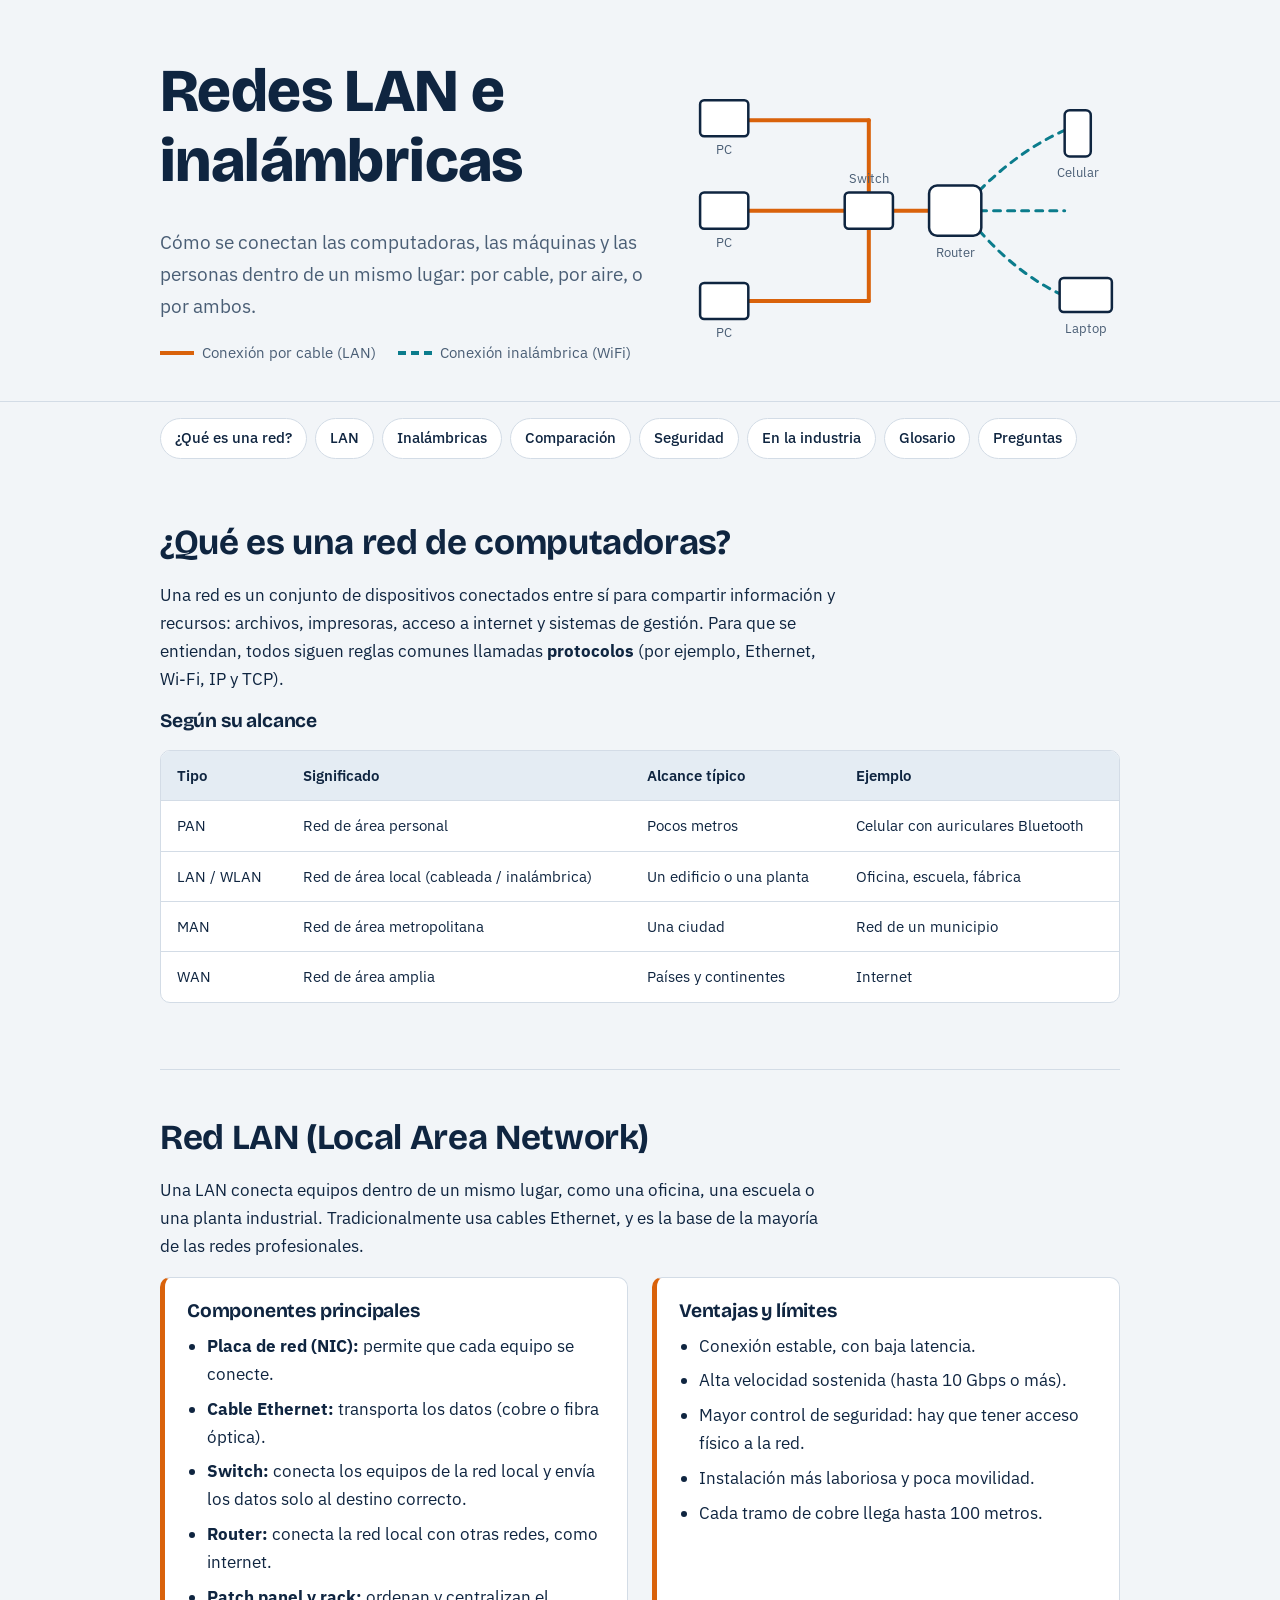
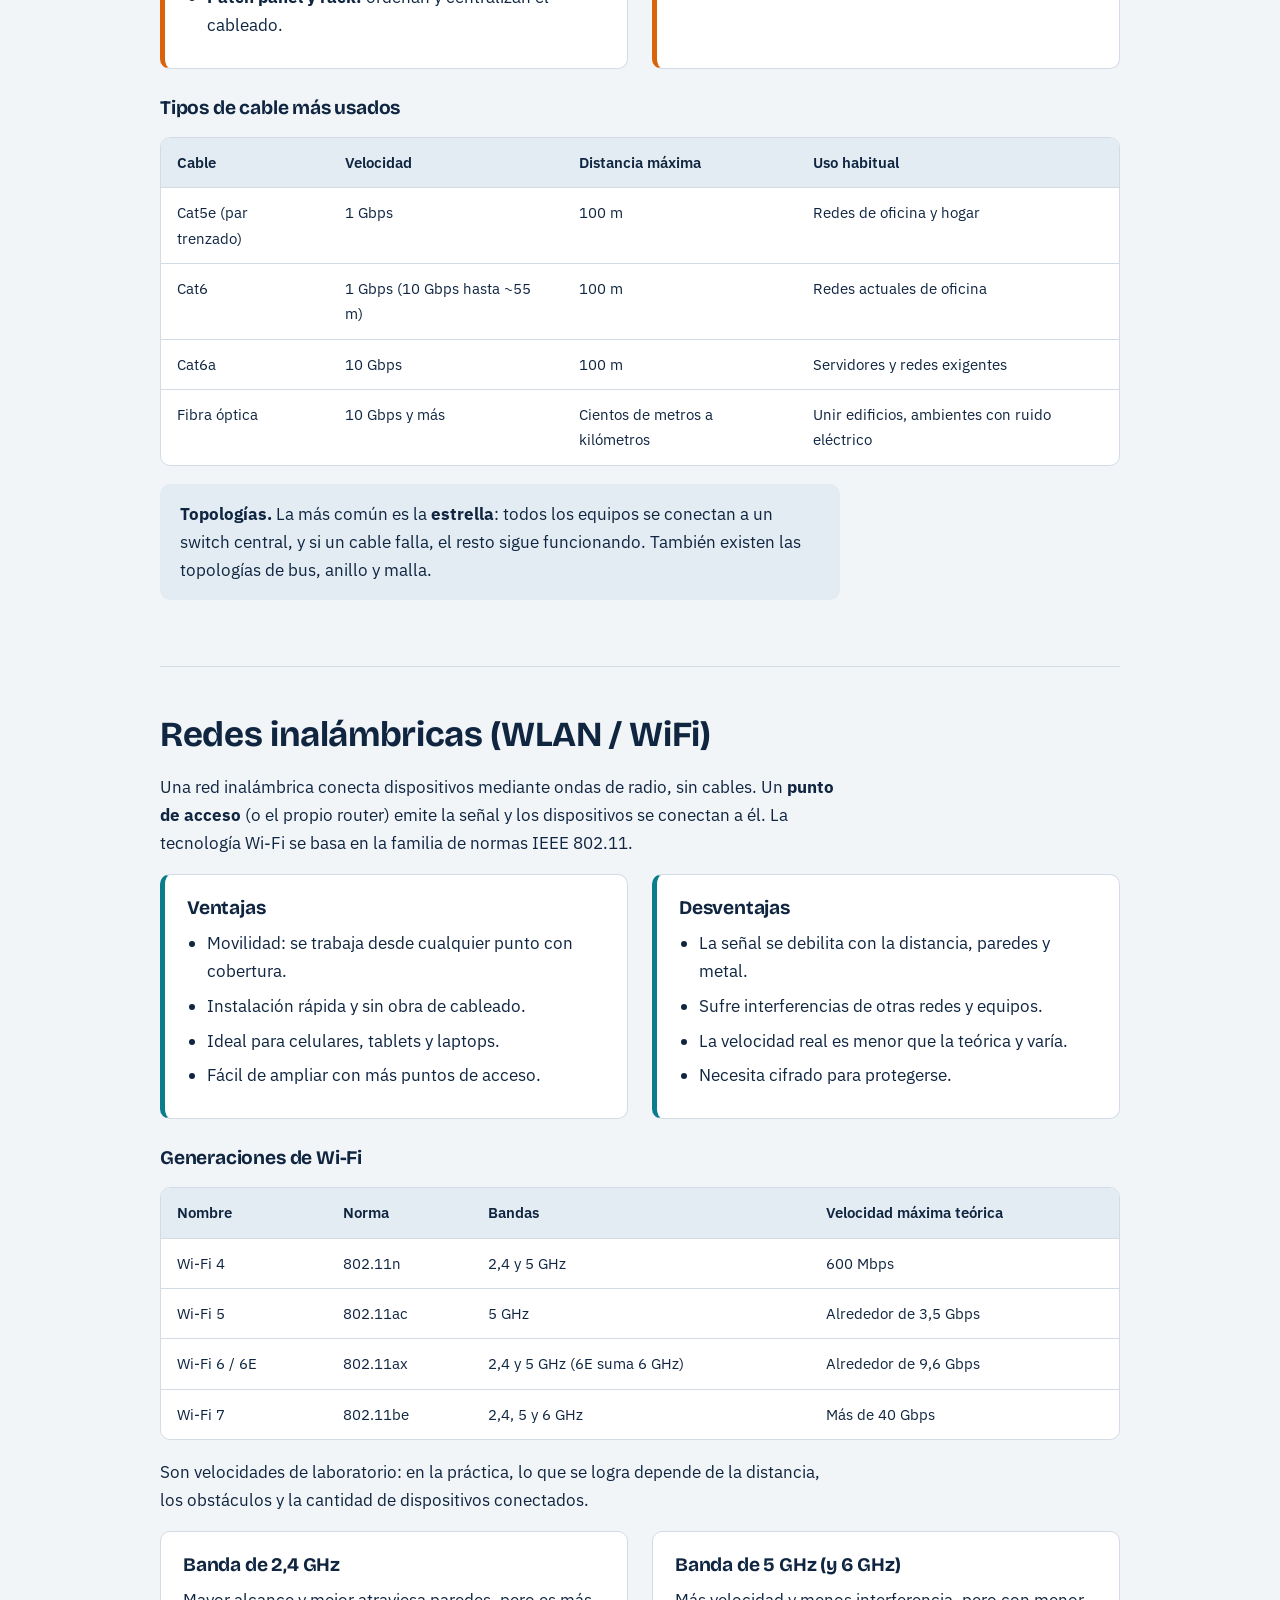
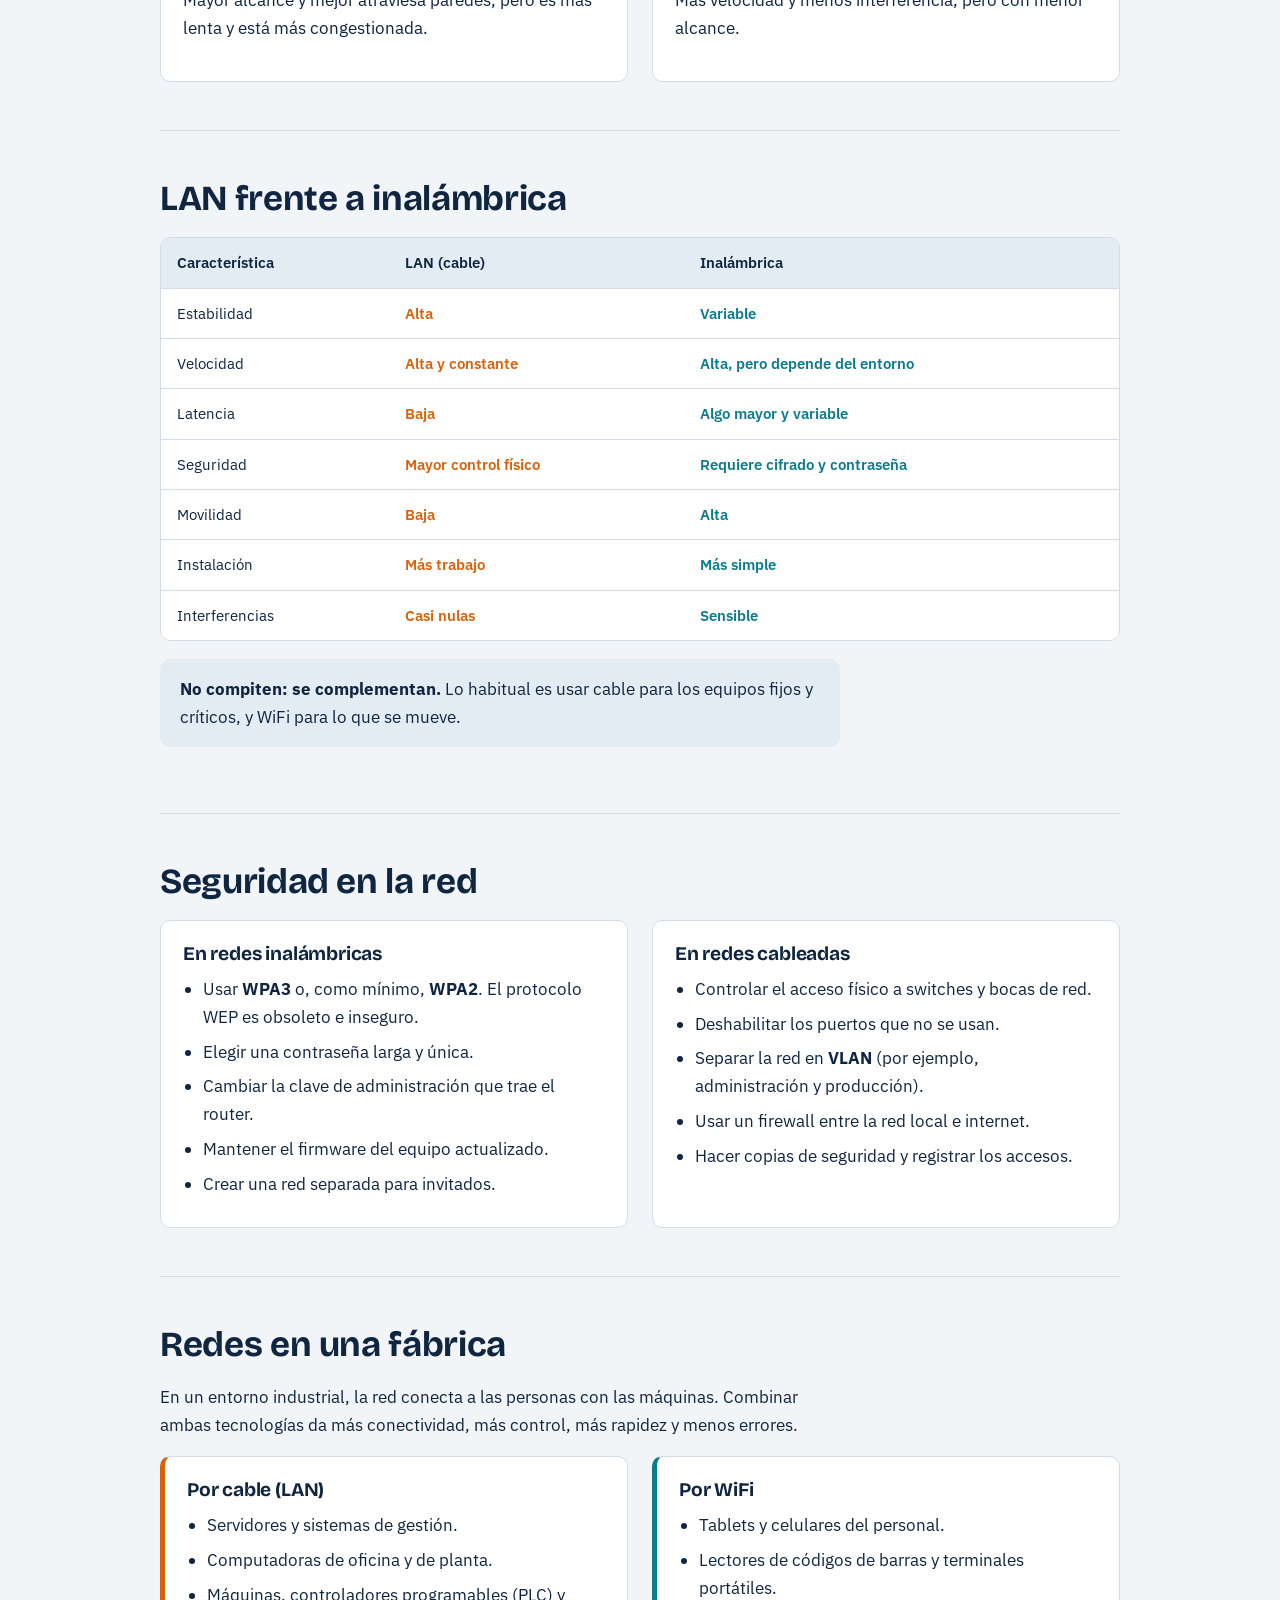
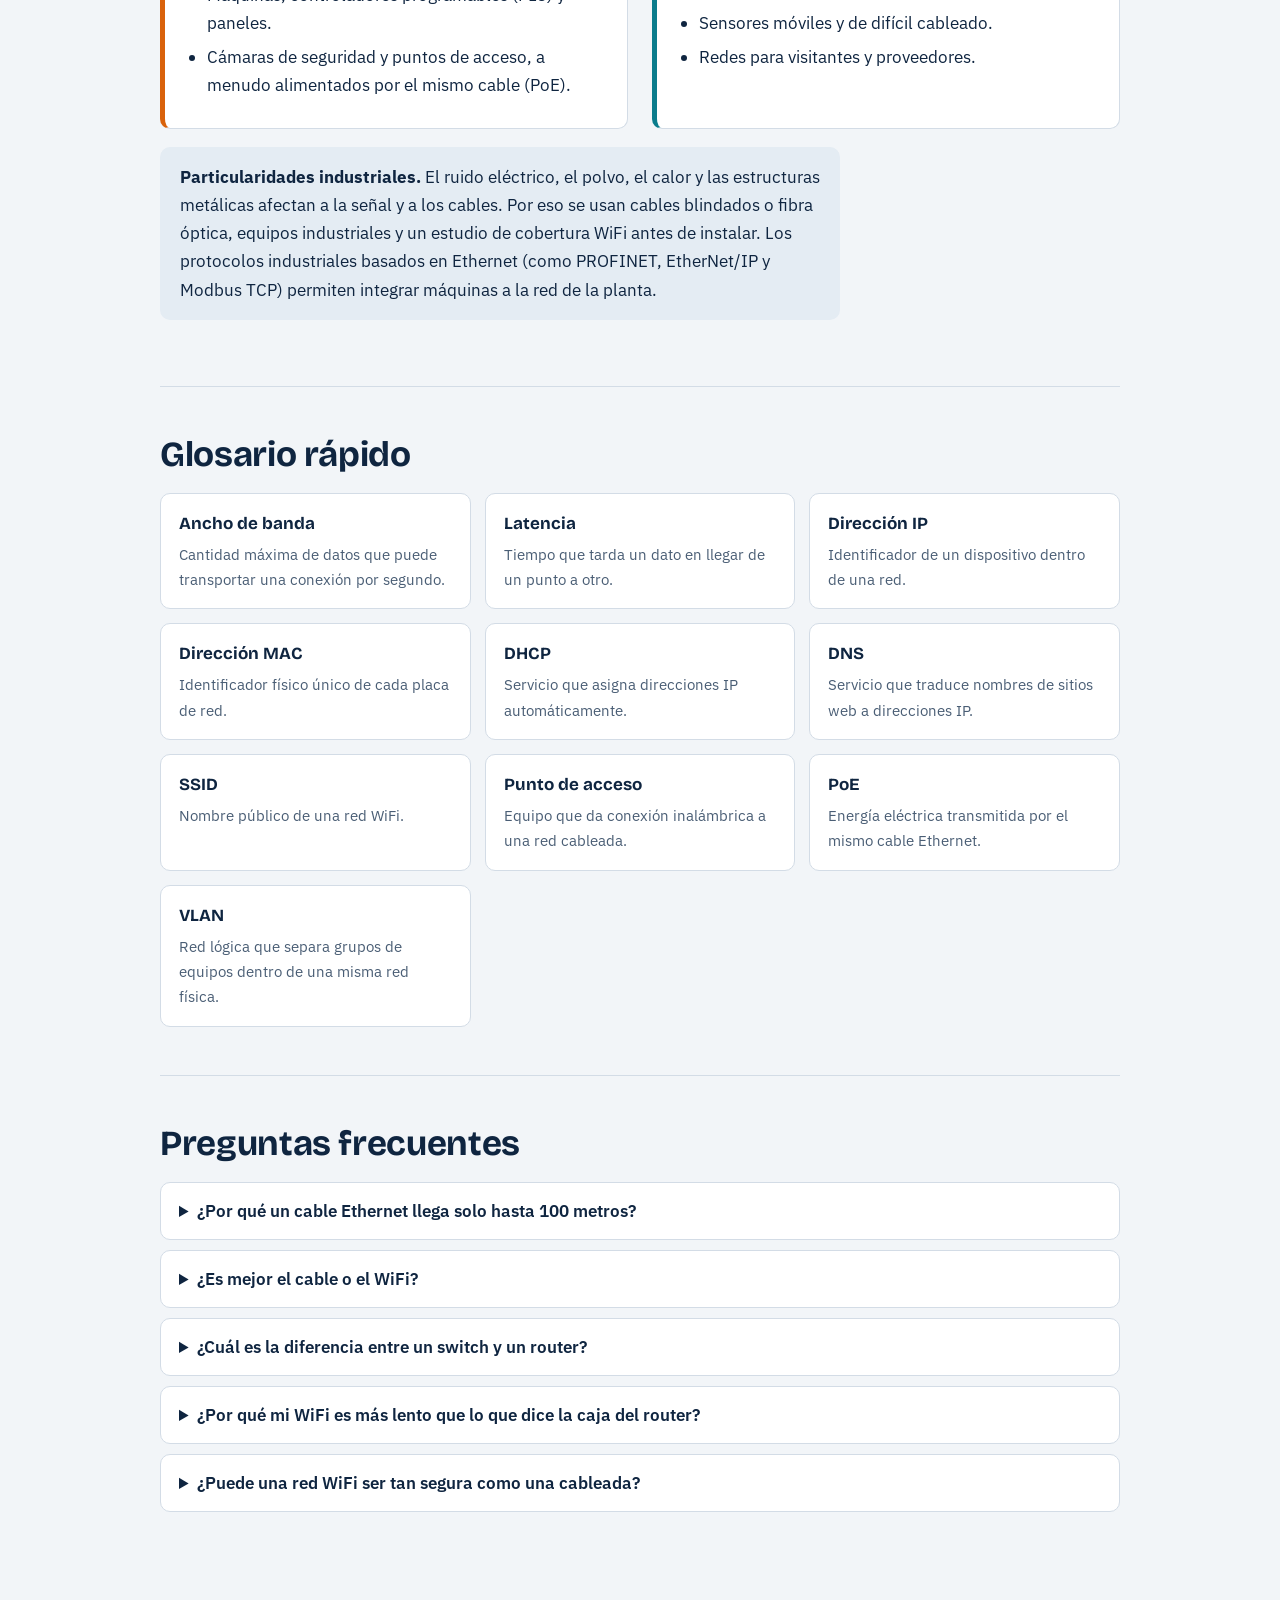
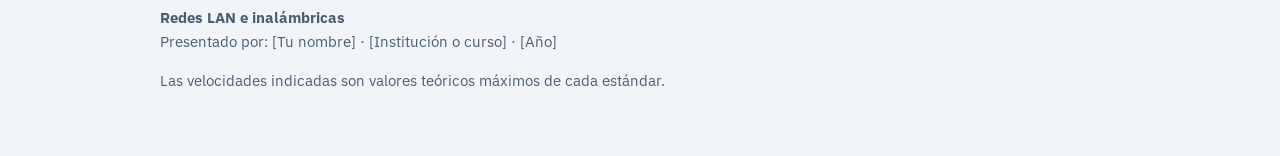
==== index.html @ 5074a878 "Add files via upload" ====
<!DOCTYPE html>
<html lang="es">
<head>
<meta charset="utf-8">
<meta name="viewport" content="width=device-width, initial-scale=1, viewport-fit=cover">
<title>Redes LAN e inalámbricas: guía completa</title>
<link rel="preconnect" href="https://fonts.googleapis.com">
<link href="https://fonts.googleapis.com/css2?family=Bricolage+Grotesque:wght@500;700;800&family=IBM+Plex+Sans:wght@400;500;600&display=swap" rel="stylesheet">
<style>
:root{--bg:#F2F5F8;--surface:#FFFFFF;--ink:#0F2540;--muted:#4A5E75;--line:#D3DCE6;--cable:#D9620B;--wifi:#0B7C8C;--soft:#E4ECF3;
--hf:"Bricolage Grotesque","Segoe UI",system-ui,sans-serif;--bf:"IBM Plex Sans","Segoe UI",system-ui,sans-serif;
box-sizing:border-box;padding-top:env(safe-area-inset-top,0px);padding-bottom:env(safe-area-inset-bottom,0px);color-scheme:light}
@media (prefers-color-scheme:dark){:root:not([data-theme="light"]){--bg:#0C1828;--surface:#13243A;--ink:#E8EEF5;--muted:#9FB3C8;--line:#264058;--cable:#F28C3D;--wifi:#3CC3D4;--soft:#1A3049;color-scheme:dark}}
:root[data-theme="dark"]{--bg:#0C1828;--surface:#13243A;--ink:#E8EEF5;--muted:#9FB3C8;--line:#264058;--cable:#F28C3D;--wifi:#3CC3D4;--soft:#1A3049;color-scheme:dark}
html{scroll-padding-top:env(safe-area-inset-top,0px);scroll-behavior:smooth}
*,*::before,*::after{box-sizing:border-box}
body{margin:0;background:var(--bg);color:var(--ink);font:400 17px/1.65 var(--bf)}
img,svg{max-width:100%}
h1,h2,h3{font-family:var(--hf);line-height:1.15;margin:0 0 .5em;letter-spacing:-.01em}
h1{font-size:clamp(2.2rem,6vw,3.8rem);font-weight:800}
h2{font-size:clamp(1.6rem,3.5vw,2.2rem);font-weight:700}
h3{font-size:1.2rem;font-weight:700}
p{margin:0 0 1em;max-width:68ch}
a{color:var(--wifi)}
a:focus-visible,button:focus-visible{outline:3px solid var(--cable);outline-offset:2px}
.wrap{max-width:1000px;margin:0 auto;padding:0 20px}
header.hero{padding:56px 0 36px;border-bottom:1px solid var(--line)}
.hero p.lead{font-size:1.2rem;color:var(--muted)}
.hero-grid{display:grid;gap:32px;grid-template-columns:1.1fr 1fr;align-items:center}
.key{display:flex;gap:22px;flex-wrap:wrap;font-size:.95rem;color:var(--muted);margin-top:18px}
.key span{display:inline-flex;align-items:center;gap:8px}
.key i{display:inline-block;width:34px;height:0;border-top:4px solid var(--cable)}
.key i.w{border-top:4px dashed var(--wifi)}
nav{display:flex;flex-wrap:wrap;gap:8px;padding:16px 0}
nav a{padding:7px 14px;border:1px solid var(--line);border-radius:999px;background:var(--surface);color:var(--ink);text-decoration:none;font-size:.92rem;font-weight:500}
nav a:hover{border-color:var(--wifi)}
section{padding:48px 0;border-bottom:1px solid var(--line)}
.cols{display:grid;gap:24px;grid-template-columns:repeat(auto-fit,minmax(260px,1fr))}
.box{background:var(--surface);border:1px solid var(--line);border-radius:10px;padding:22px}
.box.c{border-left:5px solid var(--cable)}
.box.w{border-left:5px solid var(--wifi)}
.box ul,.list{margin:.4em 0 0;padding-left:1.2em}
.box li,.list li{margin-bottom:.4em}
.tw{overflow-x:auto;border:1px solid var(--line);border-radius:10px;background:var(--surface);margin:18px 0}
table{border-collapse:collapse;width:100%;min-width:560px;font-size:.96rem}
th,td{text-align:left;padding:12px 16px;border-bottom:1px solid var(--line);vertical-align:top}
th{background:var(--soft);font-weight:600}
tr:last-child td{border-bottom:0}
td.c{color:var(--cable);font-weight:600}
td.w{color:var(--wifi);font-weight:600}
.note{background:var(--soft);border-radius:10px;padding:16px 20px;margin:18px 0;max-width:68ch}
dl{display:grid;gap:14px;grid-template-columns:repeat(auto-fit,minmax(280px,1fr));margin:0}
dl div{background:var(--surface);border:1px solid var(--line);border-radius:10px;padding:16px 18px}
dt{font-family:var(--hf);font-weight:700;margin-bottom:4px}
dd{margin:0;color:var(--muted);font-size:.96rem}
details{background:var(--surface);border:1px solid var(--line);border-radius:10px;padding:14px 18px;margin-bottom:10px}
summary{cursor:pointer;font-weight:600}
details p{margin:10px 0 0}
footer{padding:36px 0 48px;color:var(--muted);font-size:.92rem}
@media (max-width:760px){.hero-grid{grid-template-columns:1fr}header.hero{padding-top:36px}body{font-size:16px}}
@media (prefers-reduced-motion:reduce){html{scroll-behavior:auto}}
</style>
</head>
<body>

<header class="hero"><div class="wrap hero-grid">
<div>
<h1>Redes LAN e inalámbricas</h1>
<p class="lead">Cómo se conectan las computadoras, las máquinas y las personas dentro de un mismo lugar: por cable, por aire, o por ambos.</p>
<div class="key"><span><i></i>Conexión por cable (LAN)</span><span><i class="w"></i>Conexión inalámbrica (WiFi)</span></div>
</div>
<svg viewBox="0 0 440 300" role="img" aria-label="Diagrama: tres computadoras conectadas por cable a un switch y un router; un celular y una laptop conectados por WiFi">
<g fill="none" stroke-width="4" stroke-linecap="round">
<path d="M70 60H190M70 150H190M70 240H190" stroke="var(--cable)"/>
<path d="M190 60V240" stroke="var(--cable)"/>
<path d="M190 150H250" stroke="var(--cable)"/>
</g>
<g stroke="var(--wifi)" stroke-width="3" stroke-dasharray="7 7" fill="none" stroke-linecap="round">
<path d="M300 130Q340 90 385 70"/><path d="M300 150Q350 150 385 150"/><path d="M300 170Q340 215 385 235"/>
</g>
<g fill="var(--surface)" stroke="var(--ink)" stroke-width="2.5">
<rect x="22" y="40" width="48" height="36" rx="4"/><rect x="22" y="132" width="48" height="36" rx="4"/><rect x="22" y="222" width="48" height="36" rx="4"/>
<rect x="250" y="125" width="52" height="50" rx="8"/>
<rect x="385" y="50" width="26" height="46" rx="5"/><rect x="380" y="217" width="52" height="34" rx="4"/>
<rect x="166" y="132" width="48" height="36" rx="4"/>
</g>
<g font-family="IBM Plex Sans,sans-serif" font-size="13" fill="var(--muted)" text-anchor="middle">
<text x="46" y="94">PC</text><text x="46" y="186">PC</text><text x="46" y="276">PC</text>
<text x="190" y="122">Switch</text><text x="276" y="196">Router</text>
<text x="398" y="116">Celular</text><text x="406" y="272">Laptop</text>
</g>
</svg>
</div></header>

<main class="wrap">
<nav aria-label="Índice">
<a href="#red">¿Qué es una red?</a><a href="#lan">LAN</a><a href="#wifi">Inalámbricas</a><a href="#comp">Comparación</a><a href="#seg">Seguridad</a><a href="#fab">En la industria</a><a href="#glo">Glosario</a><a href="#faq">Preguntas</a>
</nav>

<section id="red">
<h2>¿Qué es una red de computadoras?</h2>
<p>Una red es un conjunto de dispositivos conectados entre sí para compartir información y recursos: archivos, impresoras, acceso a internet y sistemas de gestión. Para que se entiendan, todos siguen reglas comunes llamadas <strong>protocolos</strong> (por ejemplo, Ethernet, Wi-Fi, IP y TCP).</p>
<h3>Según su alcance</h3>
<div class="tw"><table>
<tr><th>Tipo</th><th>Significado</th><th>Alcance típico</th><th>Ejemplo</th></tr>
<tr><td>PAN</td><td>Red de área personal</td><td>Pocos metros</td><td>Celular con auriculares Bluetooth</td></tr>
<tr><td>LAN / WLAN</td><td>Red de área local (cableada / inalámbrica)</td><td>Un edificio o una planta</td><td>Oficina, escuela, fábrica</td></tr>
<tr><td>MAN</td><td>Red de área metropolitana</td><td>Una ciudad</td><td>Red de un municipio</td></tr>
<tr><td>WAN</td><td>Red de área amplia</td><td>Países y continentes</td><td>Internet</td></tr>
</table></div>
</section>

<section id="lan">
<h2>Red LAN (Local Area Network)</h2>
<p>Una LAN conecta equipos dentro de un mismo lugar, como una oficina, una escuela o una planta industrial. Tradicionalmente usa cables Ethernet, y es la base de la mayoría de las redes profesionales.</p>
<div class="cols">
<div class="box c"><h3>Componentes principales</h3><ul>
<li><strong>Placa de red (NIC):</strong> permite que cada equipo se conecte.</li>
<li><strong>Cable Ethernet:</strong> transporta los datos (cobre o fibra óptica).</li>
<li><strong>Switch:</strong> conecta los equipos de la red local y envía los datos solo al destino correcto.</li>
<li><strong>Router:</strong> conecta la red local con otras redes, como internet.</li>
<li><strong>Patch panel y rack:</strong> ordenan y centralizan el cableado.</li>
</ul></div>
<div class="box c"><h3>Ventajas y límites</h3><ul>
<li>Conexión estable, con baja latencia.</li>
<li>Alta velocidad sostenida (hasta 10 Gbps o más).</li>
<li>Mayor control de seguridad: hay que tener acceso físico a la red.</li>
<li>Instalación más laboriosa y poca movilidad.</li>
<li>Cada tramo de cobre llega hasta 100 metros.</li>
</ul></div>
</div>
<h3 style="margin-top:28px">Tipos de cable más usados</h3>
<div class="tw"><table>
<tr><th>Cable</th><th>Velocidad</th><th>Distancia máxima</th><th>Uso habitual</th></tr>
<tr><td>Cat5e (par trenzado)</td><td>1 Gbps</td><td>100 m</td><td>Redes de oficina y hogar</td></tr>
<tr><td>Cat6</td><td>1 Gbps (10 Gbps hasta ~55 m)</td><td>100 m</td><td>Redes actuales de oficina</td></tr>
<tr><td>Cat6a</td><td>10 Gbps</td><td>100 m</td><td>Servidores y redes exigentes</td></tr>
<tr><td>Fibra óptica</td><td>10 Gbps y más</td><td>Cientos de metros a kilómetros</td><td>Unir edificios, ambientes con ruido eléctrico</td></tr>
</table></div>
<div class="note"><strong>Topologías.</strong> La más común es la <strong>estrella</strong>: todos los equipos se conectan a un switch central, y si un cable falla, el resto sigue funcionando. También existen las topologías de bus, anillo y malla.</div>
</section>

<section id="wifi">
<h2>Redes inalámbricas (WLAN / WiFi)</h2>
<p>Una red inalámbrica conecta dispositivos mediante ondas de radio, sin cables. Un <strong>punto de acceso</strong> (o el propio router) emite la señal y los dispositivos se conectan a él. La tecnología Wi-Fi se basa en la familia de normas IEEE 802.11.</p>
<div class="cols">
<div class="box w"><h3>Ventajas</h3><ul><li>Movilidad: se trabaja desde cualquier punto con cobertura.</li><li>Instalación rápida y sin obra de cableado.</li><li>Ideal para celulares, tablets y laptops.</li><li>Fácil de ampliar con más puntos de acceso.</li></ul></div>
<div class="box w"><h3>Desventajas</h3><ul><li>La señal se debilita con la distancia, paredes y metal.</li><li>Sufre interferencias de otras redes y equipos.</li><li>La velocidad real es menor que la teórica y varía.</li><li>Necesita cifrado para protegerse.</li></ul></div>
</div>
<h3 style="margin-top:28px">Generaciones de Wi-Fi</h3>
<div class="tw"><table>
<tr><th>Nombre</th><th>Norma</th><th>Bandas</th><th>Velocidad máxima teórica</th></tr>
<tr><td>Wi-Fi 4</td><td>802.11n</td><td>2,4 y 5 GHz</td><td>600 Mbps</td></tr>
<tr><td>Wi-Fi 5</td><td>802.11ac</td><td>5 GHz</td><td>Alrededor de 3,5 Gbps</td></tr>
<tr><td>Wi-Fi 6 / 6E</td><td>802.11ax</td><td>2,4 y 5 GHz (6E suma 6 GHz)</td><td>Alrededor de 9,6 Gbps</td></tr>
<tr><td>Wi-Fi 7</td><td>802.11be</td><td>2,4, 5 y 6 GHz</td><td>Más de 40 Gbps</td></tr>
</table></div>
<p>Son velocidades de laboratorio: en la práctica, lo que se logra depende de la distancia, los obstáculos y la cantidad de dispositivos conectados.</p>
<div class="cols">
<div class="box"><h3>Banda de 2,4 GHz</h3><p>Mayor alcance y mejor atraviesa paredes, pero es más lenta y está más congestionada.</p></div>
<div class="box"><h3>Banda de 5 GHz (y 6 GHz)</h3><p>Más velocidad y menos interferencia, pero con menor alcance.</p></div>
</div>
</section>

<section id="comp">
<h2>LAN frente a inalámbrica</h2>
<div class="tw"><table>
<tr><th>Característica</th><th>LAN (cable)</th><th>Inalámbrica</th></tr>
<tr><td>Estabilidad</td><td class="c">Alta</td><td class="w">Variable</td></tr>
<tr><td>Velocidad</td><td class="c">Alta y constante</td><td class="w">Alta, pero depende del entorno</td></tr>
<tr><td>Latencia</td><td class="c">Baja</td><td class="w">Algo mayor y variable</td></tr>
<tr><td>Seguridad</td><td class="c">Mayor control físico</td><td class="w">Requiere cifrado y contraseña</td></tr>
<tr><td>Movilidad</td><td class="c">Baja</td><td class="w">Alta</td></tr>
<tr><td>Instalación</td><td class="c">Más trabajo</td><td class="w">Más simple</td></tr>
<tr><td>Interferencias</td><td class="c">Casi nulas</td><td class="w">Sensible</td></tr>
</table></div>
<div class="note"><strong>No compiten: se complementan.</strong> Lo habitual es usar cable para los equipos fijos y críticos, y WiFi para lo que se mueve.</div>
</section>

<section id="seg">
<h2>Seguridad en la red</h2>
<div class="cols">
<div class="box"><h3>En redes inalámbricas</h3><ul>
<li>Usar <strong>WPA3</strong> o, como mínimo, <strong>WPA2</strong>. El protocolo WEP es obsoleto e inseguro.</li>
<li>Elegir una contraseña larga y única.</li>
<li>Cambiar la clave de administración que trae el router.</li>
<li>Mantener el firmware del equipo actualizado.</li>
<li>Crear una red separada para invitados.</li></ul></div>
<div class="box"><h3>En redes cableadas</h3><ul>
<li>Controlar el acceso físico a switches y bocas de red.</li>
<li>Deshabilitar los puertos que no se usan.</li>
<li>Separar la red en <strong>VLAN</strong> (por ejemplo, administración y producción).</li>
<li>Usar un firewall entre la red local e internet.</li>
<li>Hacer copias de seguridad y registrar los accesos.</li></ul></div>
</div>
</section>

<section id="fab">
<h2>Redes en una fábrica</h2>
<p>En un entorno industrial, la red conecta a las personas con las máquinas. Combinar ambas tecnologías da más conectividad, más control, más rapidez y menos errores.</p>
<div class="cols">
<div class="box c"><h3>Por cable (LAN)</h3><ul><li>Servidores y sistemas de gestión.</li><li>Computadoras de oficina y de planta.</li><li>Máquinas, controladores programables (PLC) y paneles.</li><li>Cámaras de seguridad y puntos de acceso, a menudo alimentados por el mismo cable (PoE).</li></ul></div>
<div class="box w"><h3>Por WiFi</h3><ul><li>Tablets y celulares del personal.</li><li>Lectores de códigos de barras y terminales portátiles.</li><li>Sensores móviles y de difícil cableado.</li><li>Redes para visitantes y proveedores.</li></ul></div>
</div>
<div class="note"><strong>Particularidades industriales.</strong> El ruido eléctrico, el polvo, el calor y las estructuras metálicas afectan a la señal y a los cables. Por eso se usan cables blindados o fibra óptica, equipos industriales y un estudio de cobertura WiFi antes de instalar. Los protocolos industriales basados en Ethernet (como PROFINET, EtherNet/IP y Modbus TCP) permiten integrar máquinas a la red de la planta.</div>
</section>

<section id="glo">
<h2>Glosario rápido</h2>
<dl>
<div><dt>Ancho de banda</dt><dd>Cantidad máxima de datos que puede transportar una conexión por segundo.</dd></div>
<div><dt>Latencia</dt><dd>Tiempo que tarda un dato en llegar de un punto a otro.</dd></div>
<div><dt>Dirección IP</dt><dd>Identificador de un dispositivo dentro de una red.</dd></div>
<div><dt>Dirección MAC</dt><dd>Identificador físico único de cada placa de red.</dd></div>
<div><dt>DHCP</dt><dd>Servicio que asigna direcciones IP automáticamente.</dd></div>
<div><dt>DNS</dt><dd>Servicio que traduce nombres de sitios web a direcciones IP.</dd></div>
<div><dt>SSID</dt><dd>Nombre público de una red WiFi.</dd></div>
<div><dt>Punto de acceso</dt><dd>Equipo que da conexión inalámbrica a una red cableada.</dd></div>
<div><dt>PoE</dt><dd>Energía eléctrica transmitida por el mismo cable Ethernet.</dd></div>
<div><dt>VLAN</dt><dd>Red lógica que separa grupos de equipos dentro de una misma red física.</dd></div>
</dl>
</section>

<section id="faq" style="border-bottom:0">
<h2>Preguntas frecuentes</h2>
<details><summary>¿Por qué un cable Ethernet llega solo hasta 100 metros?</summary><p>Es el límite definido por el estándar para cables de cobre de par trenzado: más allá, la señal se degrada. Para cubrir más distancia se usan switches intermedios, repetidores o fibra óptica.</p></details>
<details><summary>¿Es mejor el cable o el WiFi?</summary><p>Depende del uso. El cable es mejor para equipos fijos que necesitan estabilidad (servidores, máquinas, computadoras de trabajo). El WiFi es mejor para dispositivos móviles.</p></details>
<details><summary>¿Cuál es la diferencia entre un switch y un router?</summary><p>El switch conecta equipos dentro de la misma red local. El router conecta esa red con otras, como internet, y decide por dónde enviar los datos.</p></details>
<details><summary>¿Por qué mi WiFi es más lento que lo que dice la caja del router?</summary><p>Las velocidades publicadas son máximos teóricos. La distancia, las paredes, las interferencias y la cantidad de dispositivos reducen la velocidad real.</p></details>
<details><summary>¿Puede una red WiFi ser tan segura como una cableada?</summary><p>Con cifrado WPA3 o WPA2, una contraseña fuerte y buenas prácticas puede ser muy segura. Aun así, el cable ofrece un control físico adicional que el aire no tiene.</p></details>
</section>
</main>

<footer><div class="wrap">
<p><strong>Redes LAN e inalámbricas</strong><br>Presentado por: [Tu nombre] · [Institución o curso] · [Año]</p>
<p>Las velocidades indicadas son valores teóricos máximos de cada estándar.</p>
</div></footer>

</body>
</html>
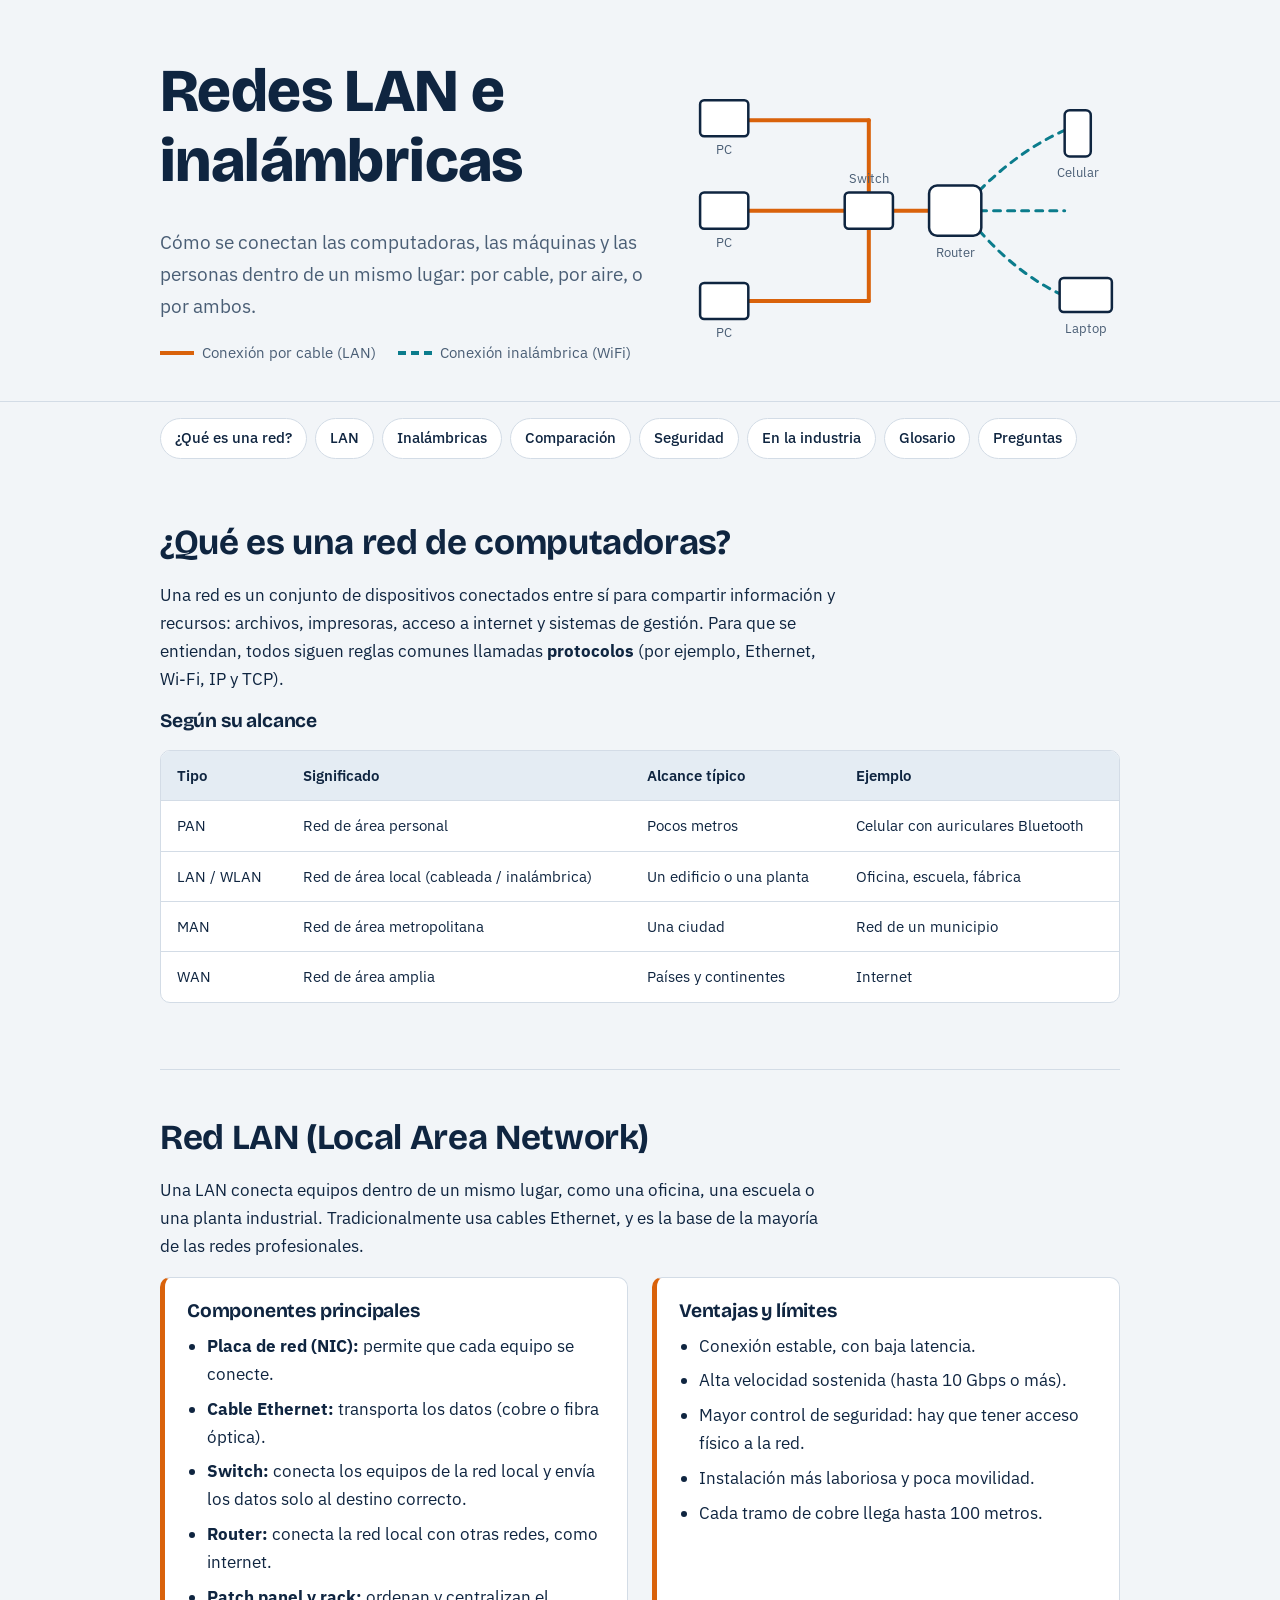
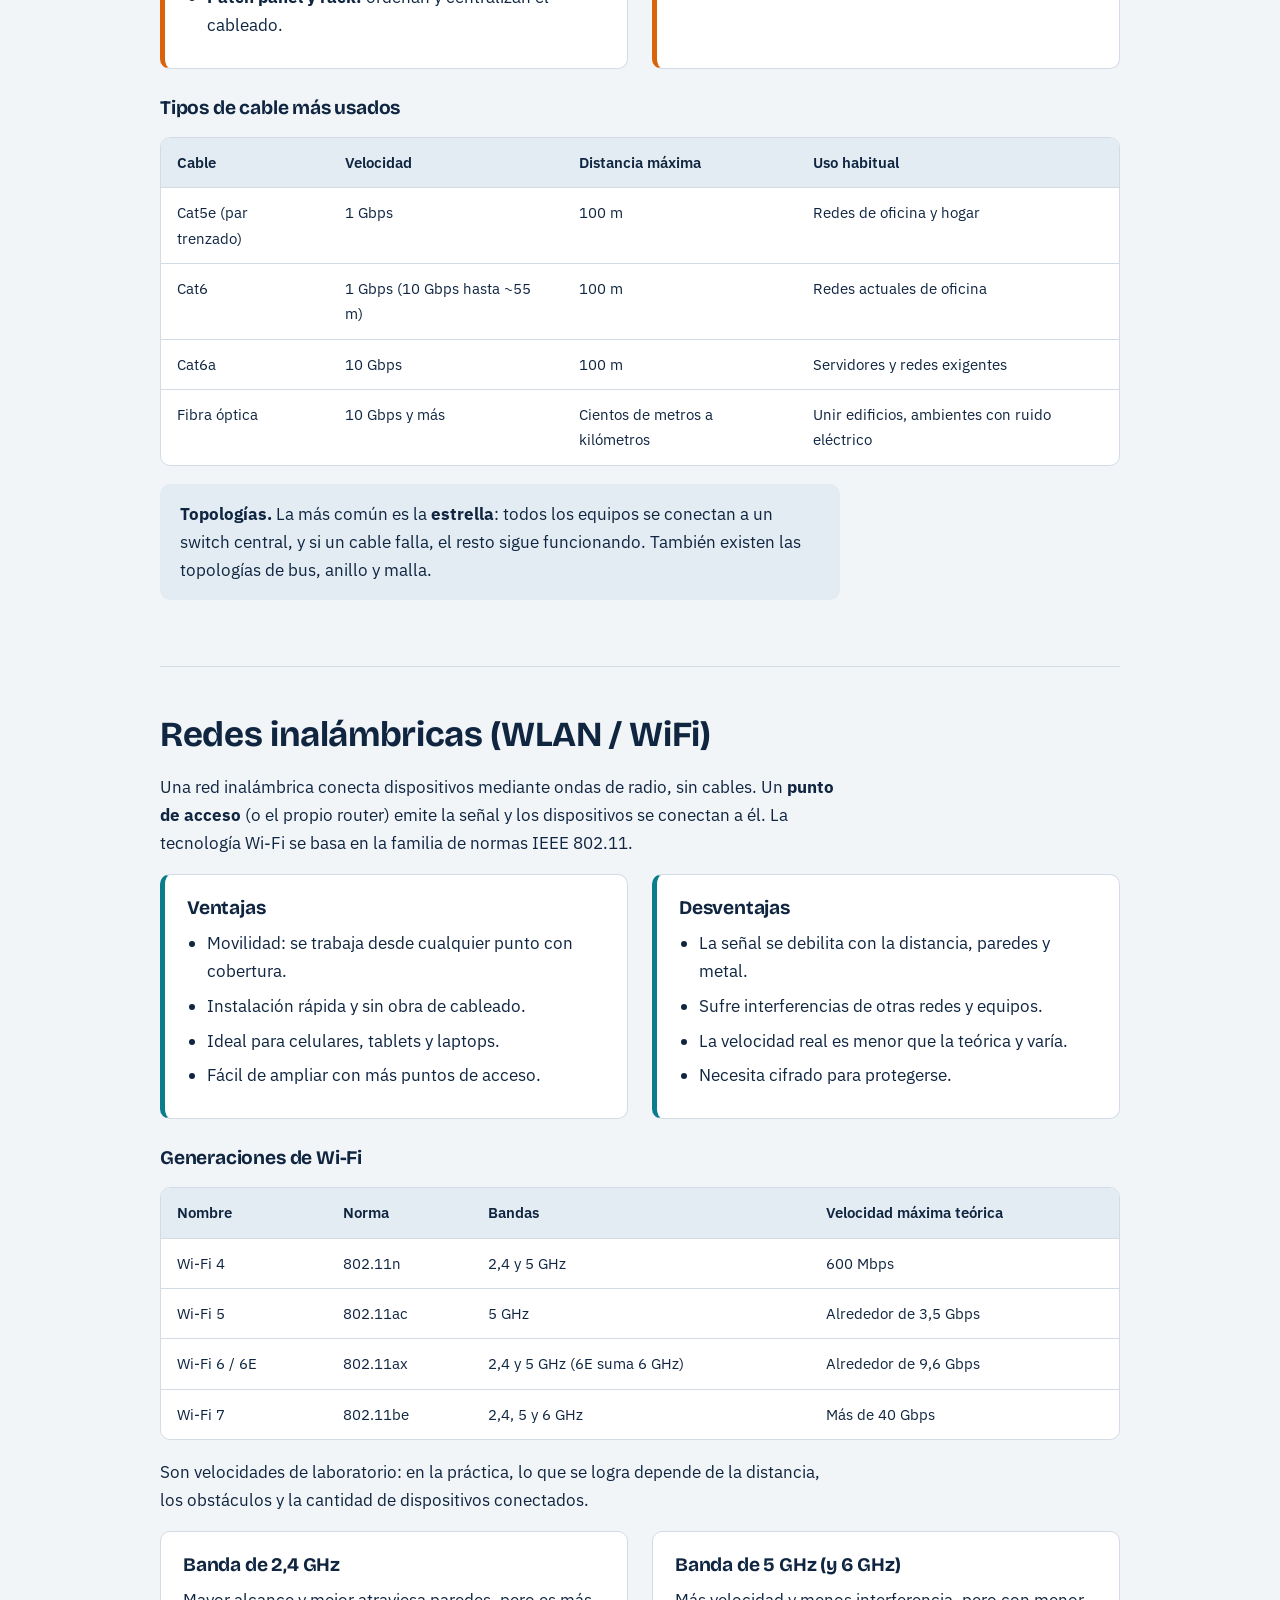
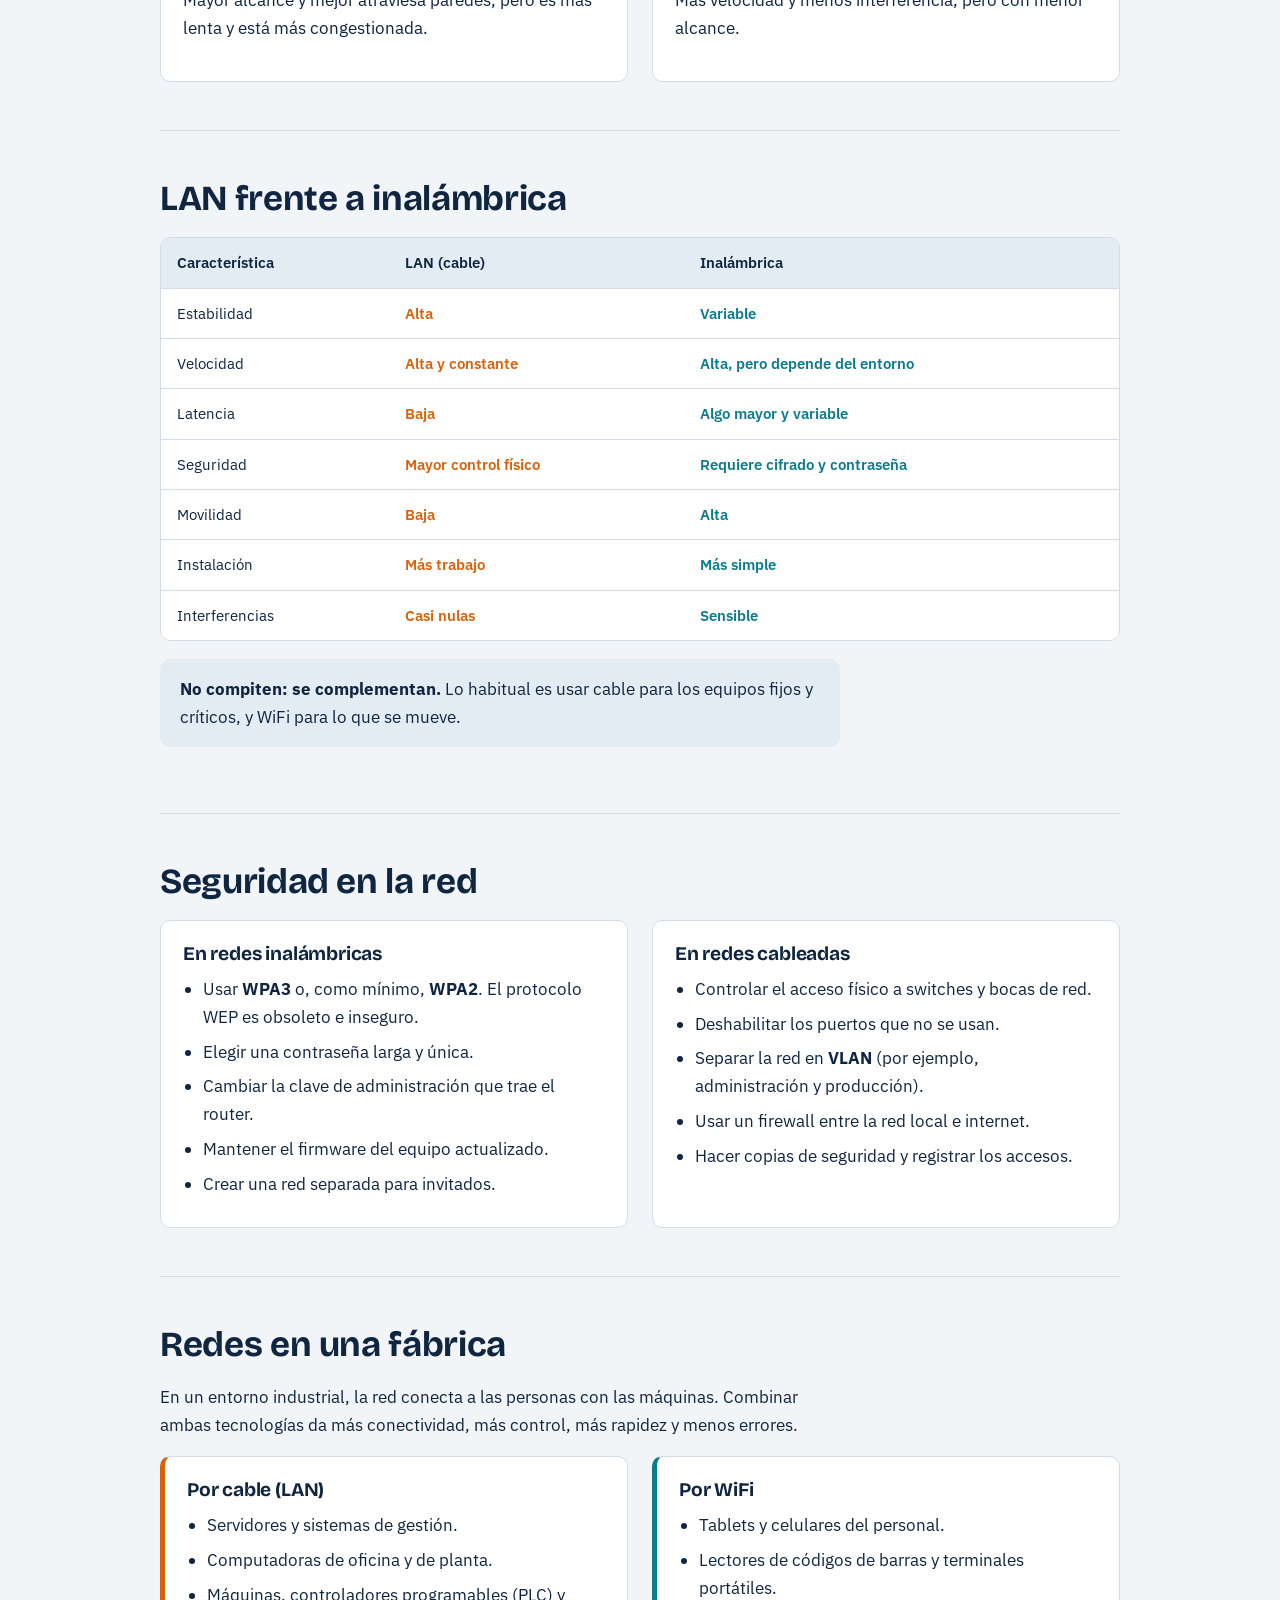
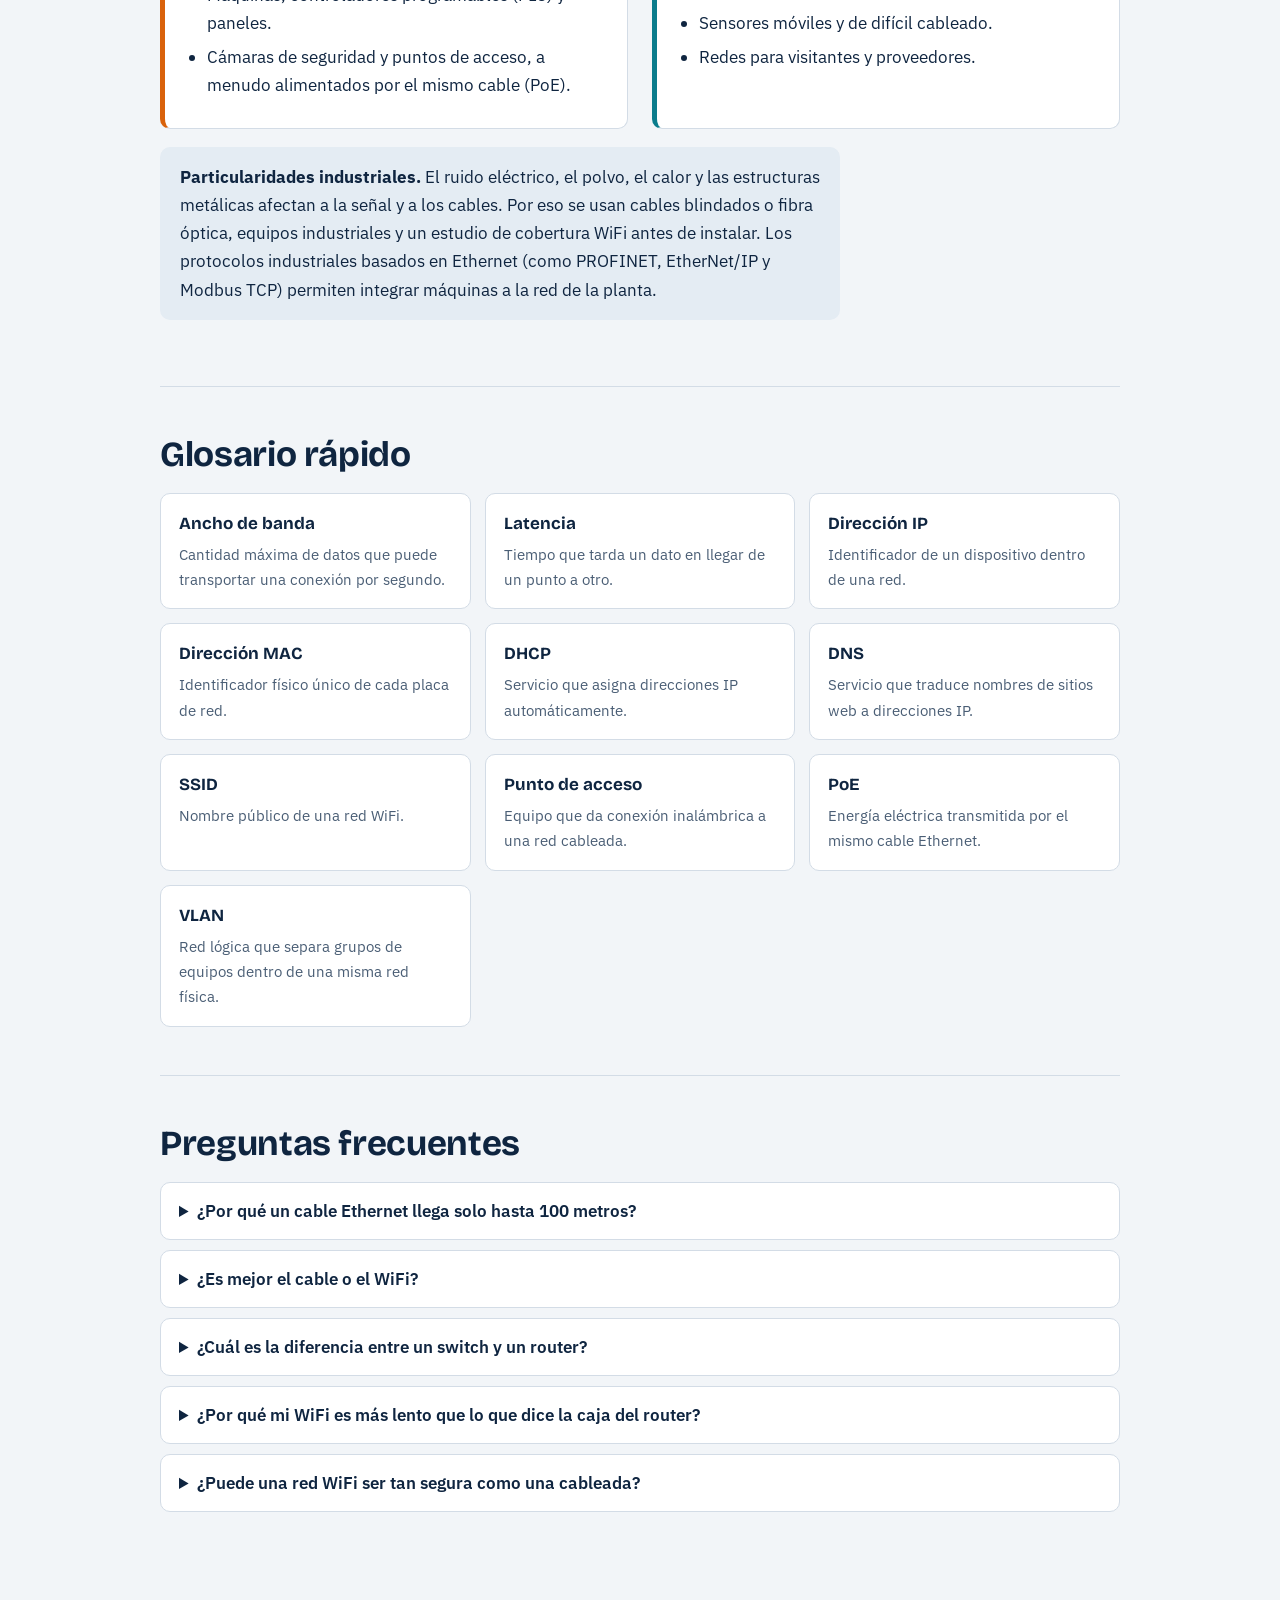
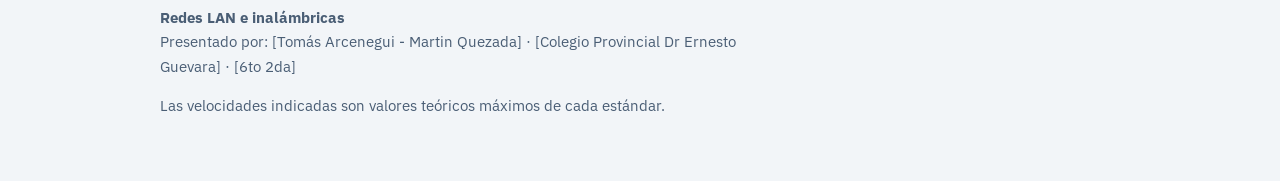
==== commit db9ef42c: "Update index.html" ====
--- a/index.html
+++ b/index.html
@@ -232,7 +232,7 @@
 </main>
 
 <footer><div class="wrap">
-<p><strong>Redes LAN e inalámbricas</strong><br>Presentado por: [Tu nombre] · [Institución o curso] · [Año]</p>
+<p><strong>Redes LAN e inalámbricas</strong><br>Presentado por: [Tomás Arcenegui - Martin Quezada] · [Colegio Provincial Dr Ernesto Guevara] · [6to 2da]</p>
 <p>Las velocidades indicadas son valores teóricos máximos de cada estándar.</p>
 </div></footer>
 
